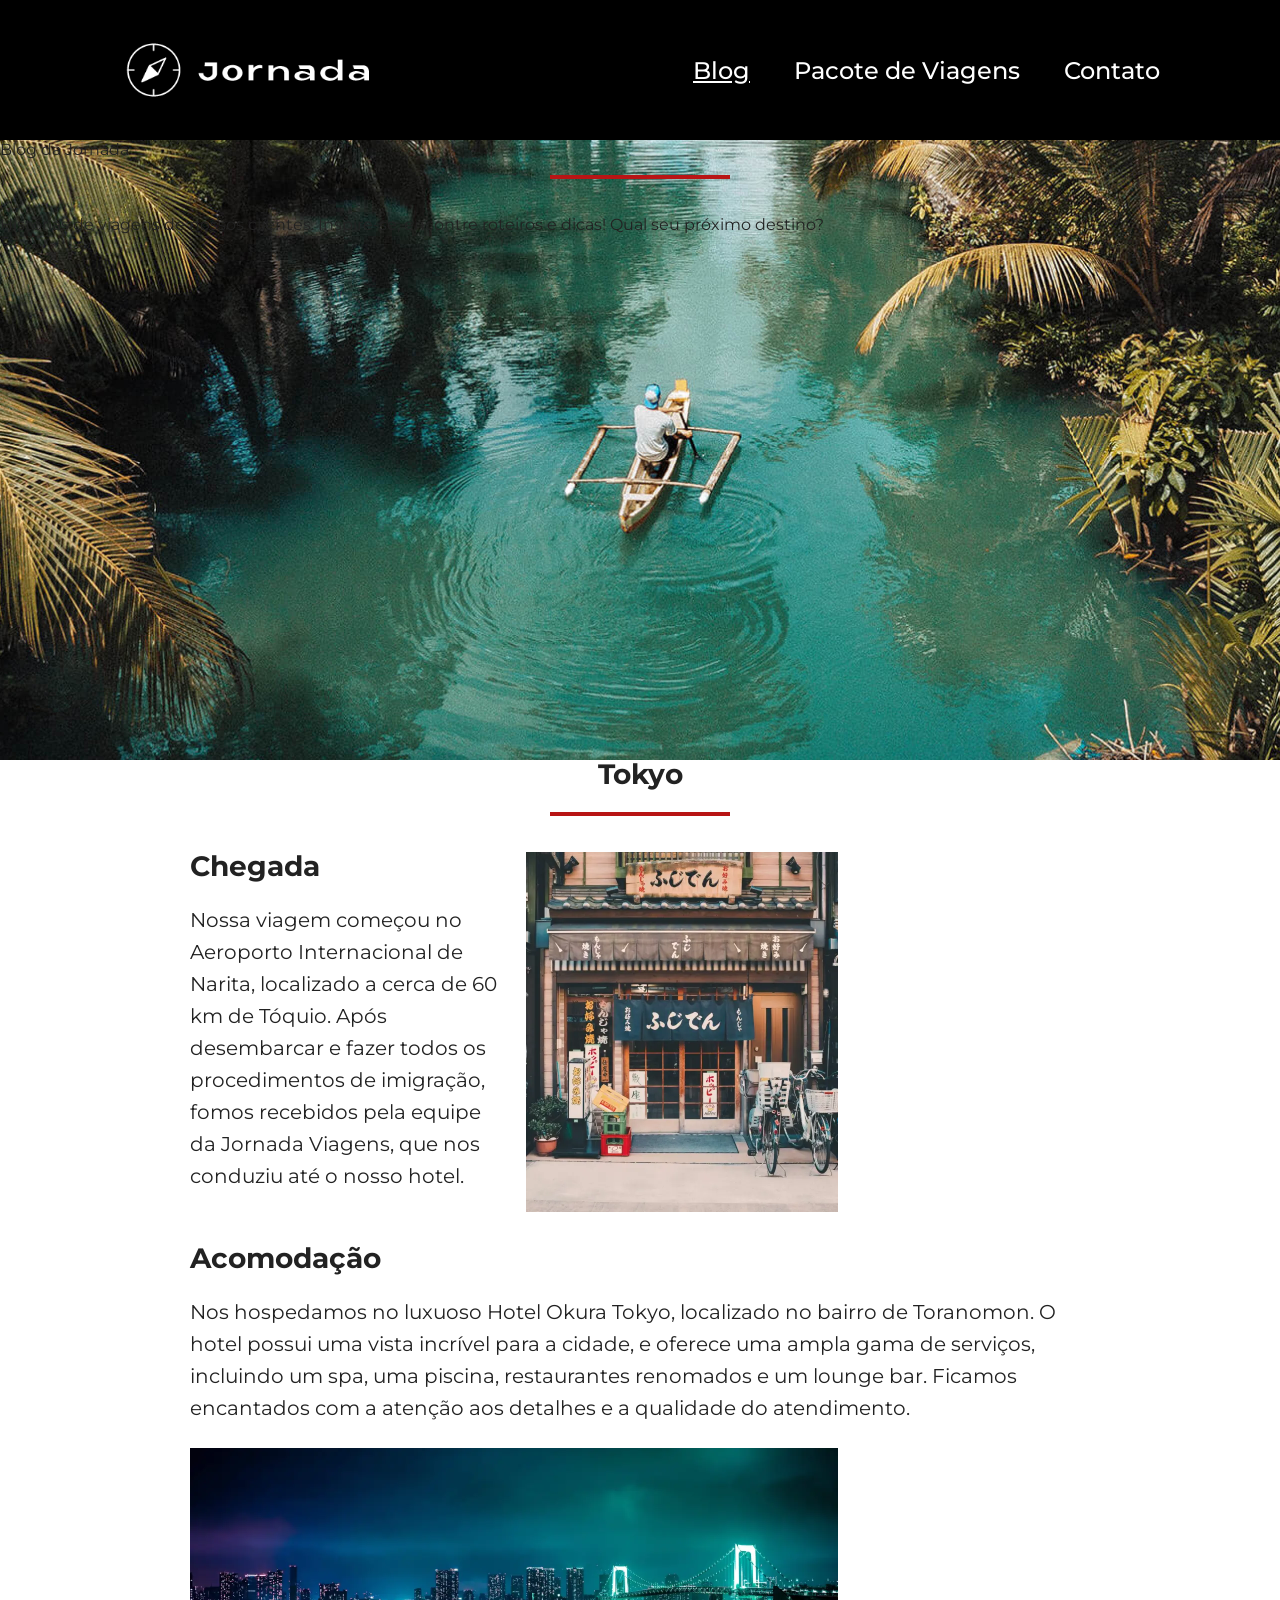
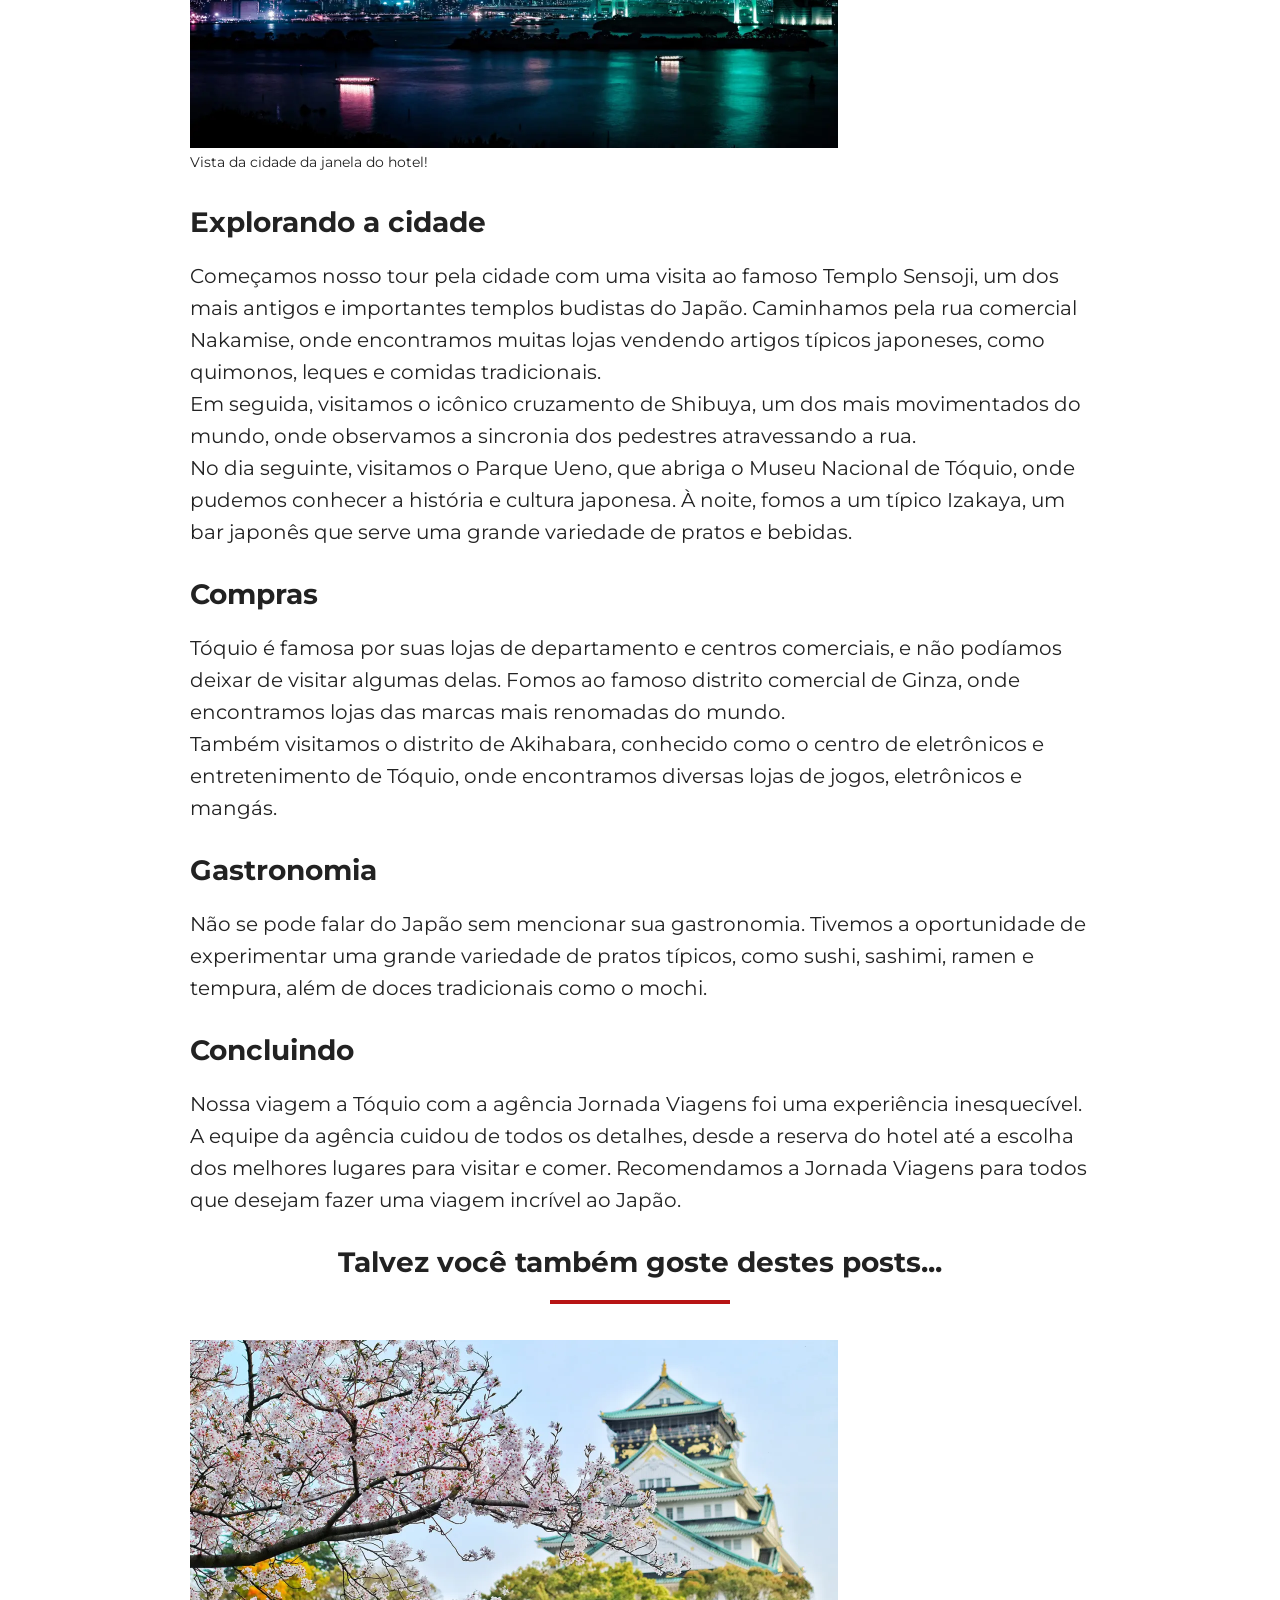
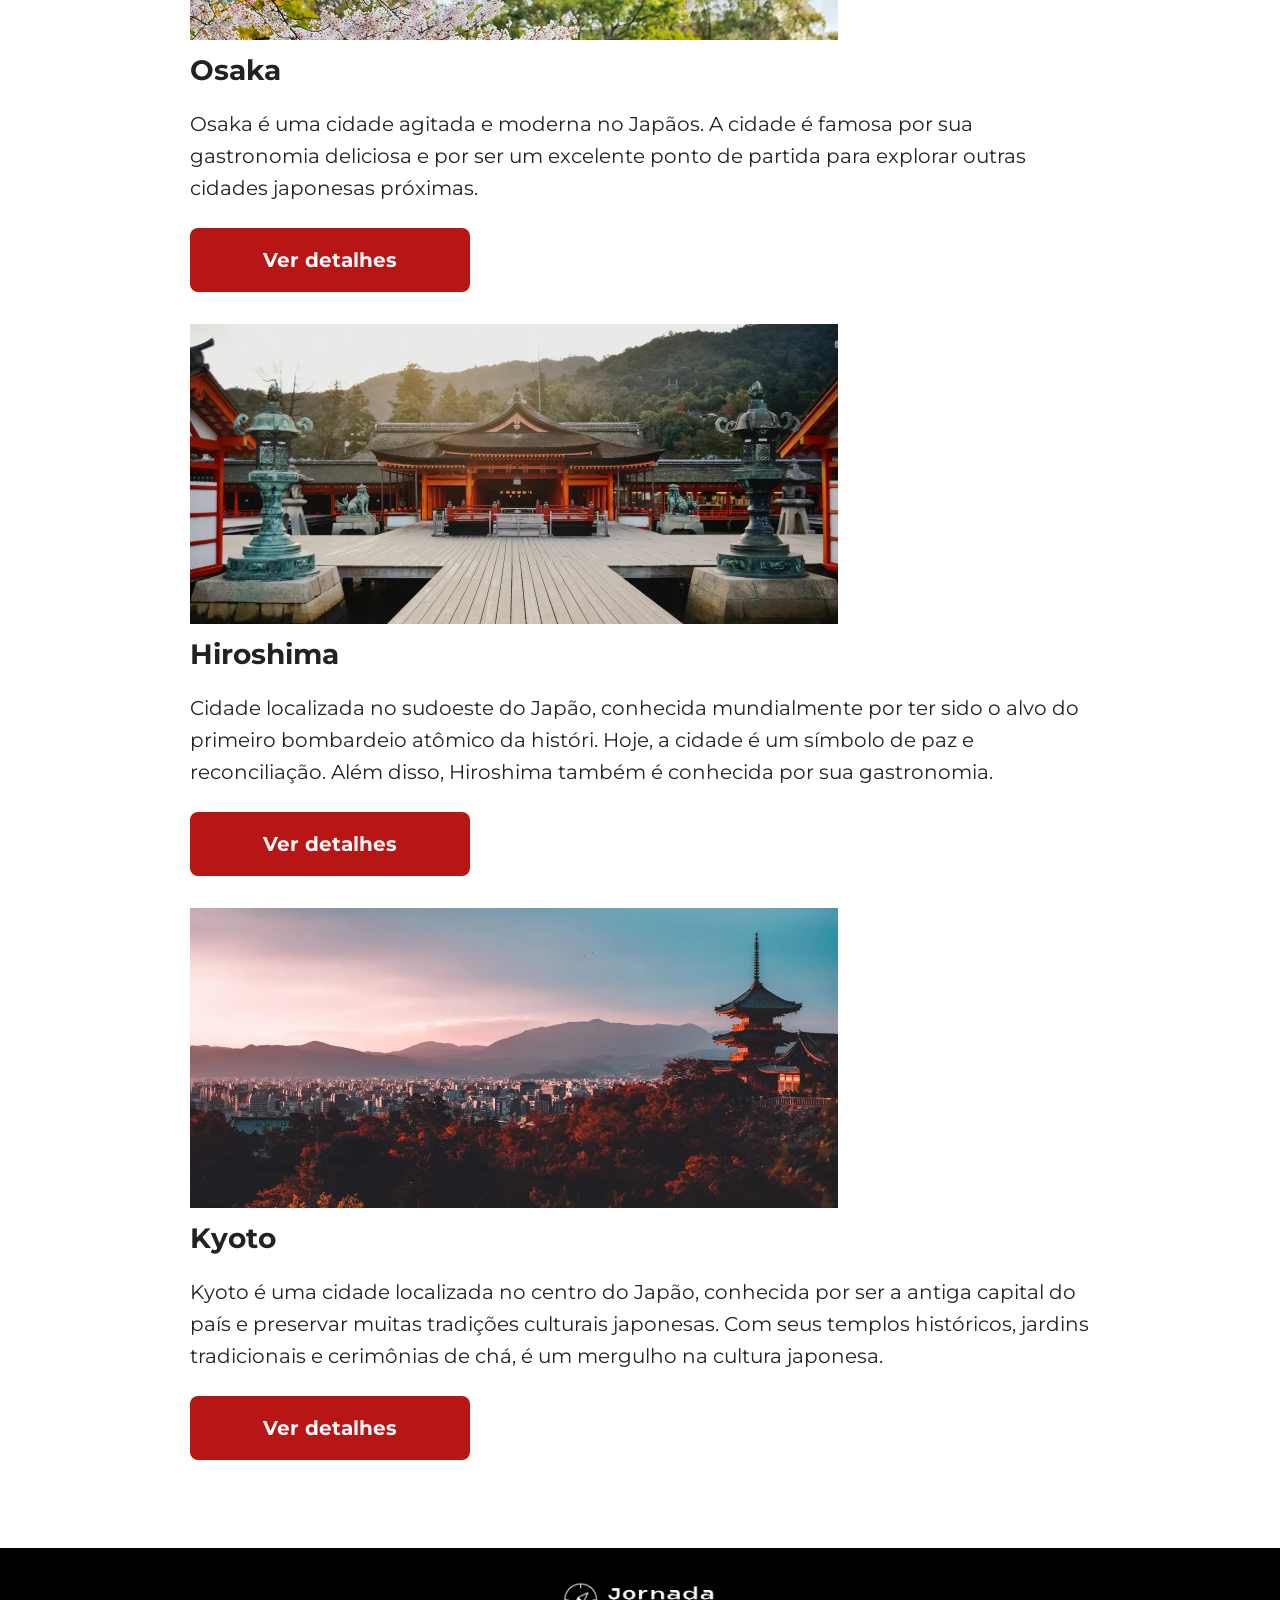
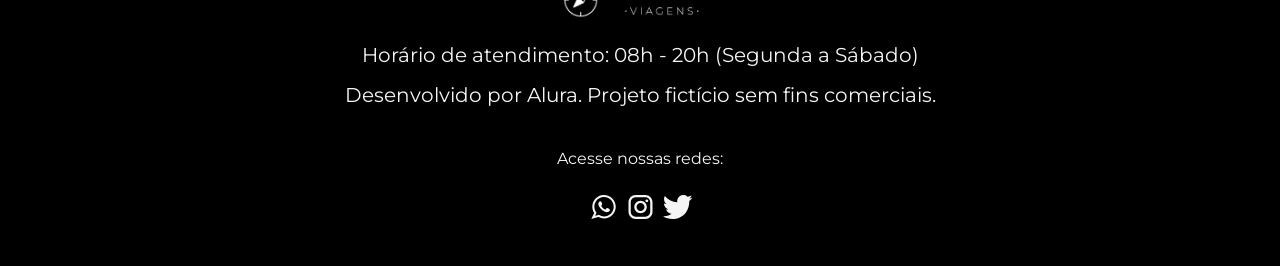
==== pages/blog.html @ edaabefc "Cria pagina blog para mobile e tablet" ====
<!doctype html>
<html lang="pt-br">
  <head>
    <meta charset="UTF-8" />
    <meta name="viewport" content="width=device-width, initial-scale=1.0" />

    <meta
      name="description"
      content="Aqui na Jornada Viagens, temos uma equipe de plantão para ajudar você em qualquer duvida, entre em contato!"
    />
    <link
      rel="canonical"
      href="https://renanbenner.github.io/jornada-viagens"
    />

    <meta name="og:title" content="Contato | Jornada Viagens" />
    <meta
      name="og:description"
      content="Aqui na Jornada Viagens, temos uma equipe de plantão para ajudar você em qualquer duvida, entre em contato!"
    />
    <meta
      name="og:image"
      content="https://renanbenner.github.io/jornada-viagens/assets/img/header-and-footer/Logo-branco-com-tagline"
    />
    <meta name="og:type" content="website" />
    <meta
      name="og:url"
      content="https://renanbenner.github.io/jornada-viagens/assets/img/header-and-footer/Logo-branco-com-tagline.png"
    />

    <link rel="icon" href="../favico.svg" type="xml/svg" />
    <link rel="stylesheet" href="../assets/css/reset.css" />
    <link rel="stylesheet" href="../assets/css/style.css" />
    <title>Blog | Jornada Viagens</title>
  </head>
  <body>
    <header class="main-header">
      <a href="../index.html" title="Voltar para a pagina inicial">
        <img
          class="logo-mobile"
          src="../assets/img/header-and-footer/Símbolo_white.png"
          alt="Bussula da logo Jornada Viagens na cor branca"
        />
        <img
          class="logo-desktop"
          src="../assets/img/header-and-footer/Logo-white.png"
          alt="Bussula da logo Jornada Viagens na cor branca"
        />
      </a>
      <div class="navigation-menu">
        <label for="menu"
          ><img
            src="../assets/img/header-and-footer/Menu-branco.png"
            alt="Menu"
        /></label>
        <input type="checkbox" id="menu" hidden />
        <nav>
          <ul class="list-links">
            <li>
              <a class="ativo" href="./blog.html" title="Acessar Blog">Blog</a>
            </li>
            <li>
              <a href="pacotes.html" title="Acessar Pacotes de Viagens"
                >Pacote de Viagens</a
              >
            </li>
            <li>
              <a href="./contato.html" title="Acessar Contato">Contato</a>
            </li>
          </ul>
        </nav>
      </div>
    </header>
    <main>
      <section class="page-blog hero">
        <div class="hero-img">
          <div class="conteudo-hero">
            <div class="section-title">
              <h1>Blog da Jornada</h1>
              <hr />
            </div>
            <p>
              Histórias de viagens de nossos clientes. Inspire-se, encontre
              roteiros e dicas! Qual seu próximo destino?
            </p>
          </div>
        </div>
      </section>
      <section class="blog">
        <div class="section-title">
          <h2>Tokyo</h2>
          <hr />
        </div>
        <article>
          <div class="grid">
            <div class="coluna">
              <h2>Chegada</h2>
              <p>
                Nossa viagem começou no Aeroporto Internacional de Narita,
                localizado a cerca de 60 km de Tóquio. Após desembarcar e fazer
                todos os procedimentos de imigração, fomos recebidos pela equipe
                da Jornada Viagens, que nos conduziu até o nosso hotel.
              </p>
            </div>
            <div class="page-blog img tokyo-1 coluna"></div>
          </div>
        </article>
        <article>
          <div>
            <h2>Acomodação</h2>
            <p>
              Nos hospedamos no luxuoso Hotel Okura Tokyo, localizado no bairro
              de Toranomon. O hotel possui uma vista incrível para a cidade, e
              oferece uma ampla gama de serviços, incluindo um spa, uma piscina,
              restaurantes renomados e um lounge bar. Ficamos encantados com a
              atenção aos detalhes e a qualidade do atendimento.
            </p>
            <div class="page-blog img tokyo-2"></div>
            <small>Vista da cidade da janela do hotel!</small>
          </div>
        </article>
        <article>
          <h2>Explorando a cidade</h2>
          <p>
            Começamos nosso tour pela cidade com uma visita ao famoso Templo
            Sensoji, um dos mais antigos e importantes templos budistas do
            Japão. Caminhamos pela rua comercial Nakamise, onde encontramos
            muitas lojas vendendo artigos típicos japoneses, como quimonos,
            leques e comidas tradicionais.
          </p>
          <p>
            Em seguida, visitamos o icônico cruzamento de Shibuya, um dos mais
            movimentados do mundo, onde observamos a sincronia dos pedestres
            atravessando a rua.
          </p>
          <p>
            No dia seguinte, visitamos o Parque Ueno, que abriga o Museu
            Nacional de Tóquio, onde pudemos conhecer a história e cultura
            japonesa. À noite, fomos a um típico Izakaya, um bar japonês que
            serve uma grande variedade de pratos e bebidas.
          </p>
        </article>
        <article>
          <h2>Compras</h2>
          <p>
            Tóquio é famosa por suas lojas de departamento e centros comerciais,
            e não podíamos deixar de visitar algumas delas. Fomos ao famoso
            distrito comercial de Ginza, onde encontramos lojas das marcas mais
            renomadas do mundo.
          </p>
          <p>
            Também visitamos o distrito de Akihabara, conhecido como o centro de
            eletrônicos e entretenimento de Tóquio, onde encontramos diversas
            lojas de jogos, eletrônicos e mangás.
          </p>
        </article>
        <article>
          <h2>Gastronomia</h2>
          <p>
            Não se pode falar do Japão sem mencionar sua gastronomia. Tivemos a
            oportunidade de experimentar uma grande variedade de pratos típicos,
            como sushi, sashimi, ramen e tempura, além de doces tradicionais
            como o mochi.
          </p>
        </article>
        <article>
          <h2>Concluindo</h2>
          <p>
            Nossa viagem a Tóquio com a agência Jornada Viagens foi uma
            experiência inesquecível. A equipe da agência cuidou de todos os
            detalhes, desde a reserva do hotel até a escolha dos melhores
            lugares para visitar e comer. Recomendamos a Jornada Viagens para
            todos que desejam fazer uma viagem incrível ao Japão.
          </p>
        </article>
        <div class="section-title">
          <h2>Talvez você também goste destes posts...</h2>
          <hr />
        </div>
        <div class="section-indicacao">
          <div>
            <article>
              <div class="page-blog img osaka"></div>
              <h2>Osaka</h2>
              <p>
                Osaka é uma cidade agitada e moderna no Japãos. A cidade é
                famosa por sua gastronomia deliciosa e por ser um excelente
                ponto de partida para explorar outras cidades japonesas
                próximas.
              </p>
              <a href="#" class="button">Ver detalhes</a>
            </article>
          </div>
          <div>
            <article>
              <div class="page-blog img hiroshima"></div>
              <h2>Hiroshima</h2>
              <p>
                Cidade localizada no sudoeste do Japão, conhecida mundialmente
                por ter sido o alvo do primeiro bombardeio atômico da históri.
                Hoje, a cidade é um símbolo de paz e reconciliação. Além disso,
                Hiroshima também é conhecida por sua gastronomia.
              </p>
              <a href="#" class="button">Ver detalhes</a>
            </article>
          </div>
          <div>
            <article>
              <div class="page-blog img kyoto"></div>
              <h2>Kyoto</h2>
              <p>
                Kyoto é uma cidade localizada no centro do Japão, conhecida por
                ser a antiga capital do país e preservar muitas tradições
                culturais japonesas. Com seus templos históricos, jardins
                tradicionais e cerimônias de chá, é um mergulho na cultura
                japonesa.
              </p>
              <a href="#" class="button">Ver detalhes</a>
            </article>
          </div>
        </div>
      </section>
    </main>
    <footer class="main-footer">
      <div class="atendimento-e-atribuicao">
        <img
          src="../assets/img/header-and-footer/Logo-branco-com-tagline.png"
          alt="Logo branca da Jornadas Viagens"
        />
        <p>Horário de atendimento: 08h - 20h (Segunda a Sábado)</p>
        <p>Desenvolvido por Alura. Projeto fictício sem fins comerciais.</p>
      </div>
      <div class="redes-sociais">
        <p>Acesse nossas redes:</p>
        <div class="redes-sociais-links">
          <a href="#" target="_blank" title="Botão para acessar nosso Whatsapp"
            ><img
              src="../assets/img/header-and-footer/Whatsapp.svg"
              alt="Logo do WhatsApp branca"
          /></a>
          <a href="#" target="_blank" title="Botão para acessa nosso Instragam"
            ><img
              src="../assets/img/header-and-footer/Instagam.svg"
              alt="Logo do Instagam branca"
          /></a>
          <a href="#" target="_blank" title="Botão para acessar nosso Twitter"
            ><img
              src="../assets/img/header-and-footer/Twitter.svg"
              alt="Logo do Twitter branca"
          /></a>
        </div>
      </div>
    </footer>
  </body>
</html>
---- assets/css/style.css ----
@import url(./reset.css);
@import url(./global.css);
@import url(./header.css);
@import url(./hero.css);
@import url(./ofertas.css);
@import url(./categorias.css);
@import url(./destinos.css);
@import url(./pagamento.css);
@import url(./depoimentos.css);
@import url(./footer.css);
@import url(./page-pacotes.css);
@import url(./page-contato.css);
@import url(./page-blog.css);
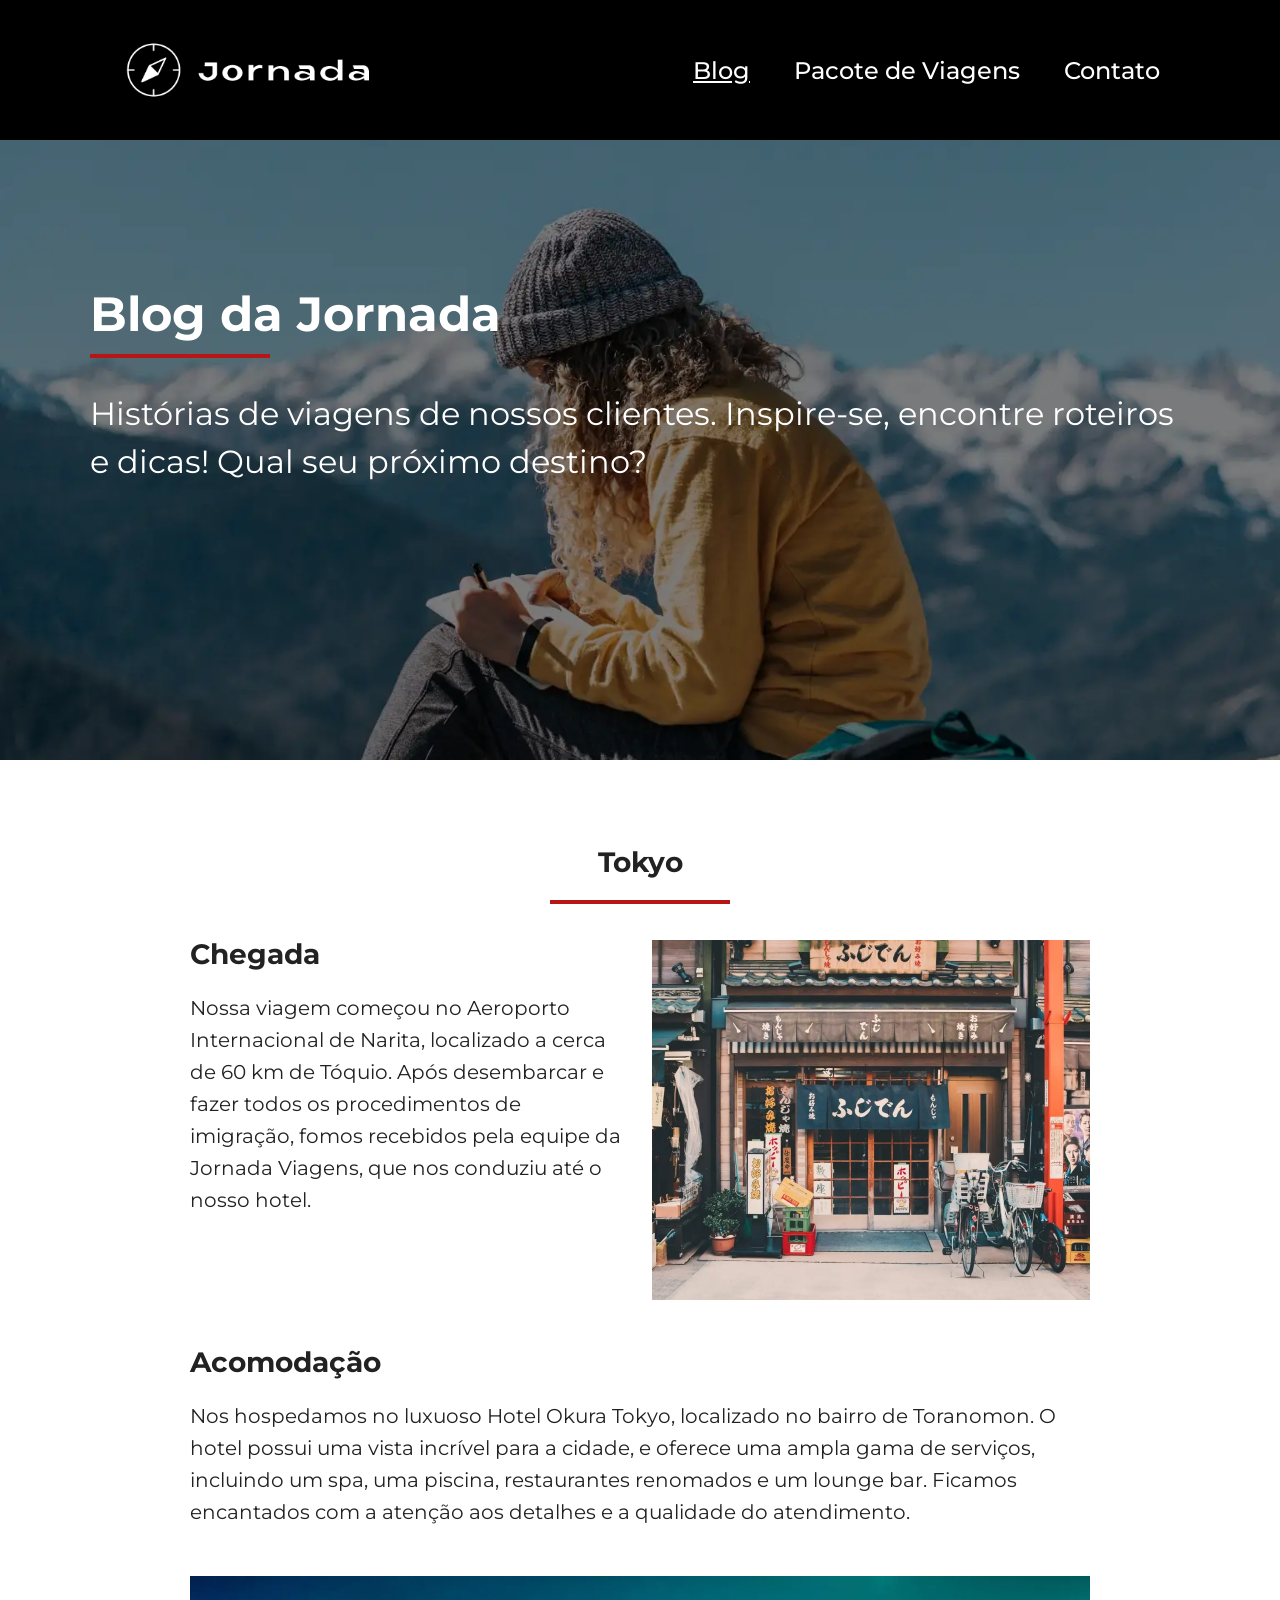
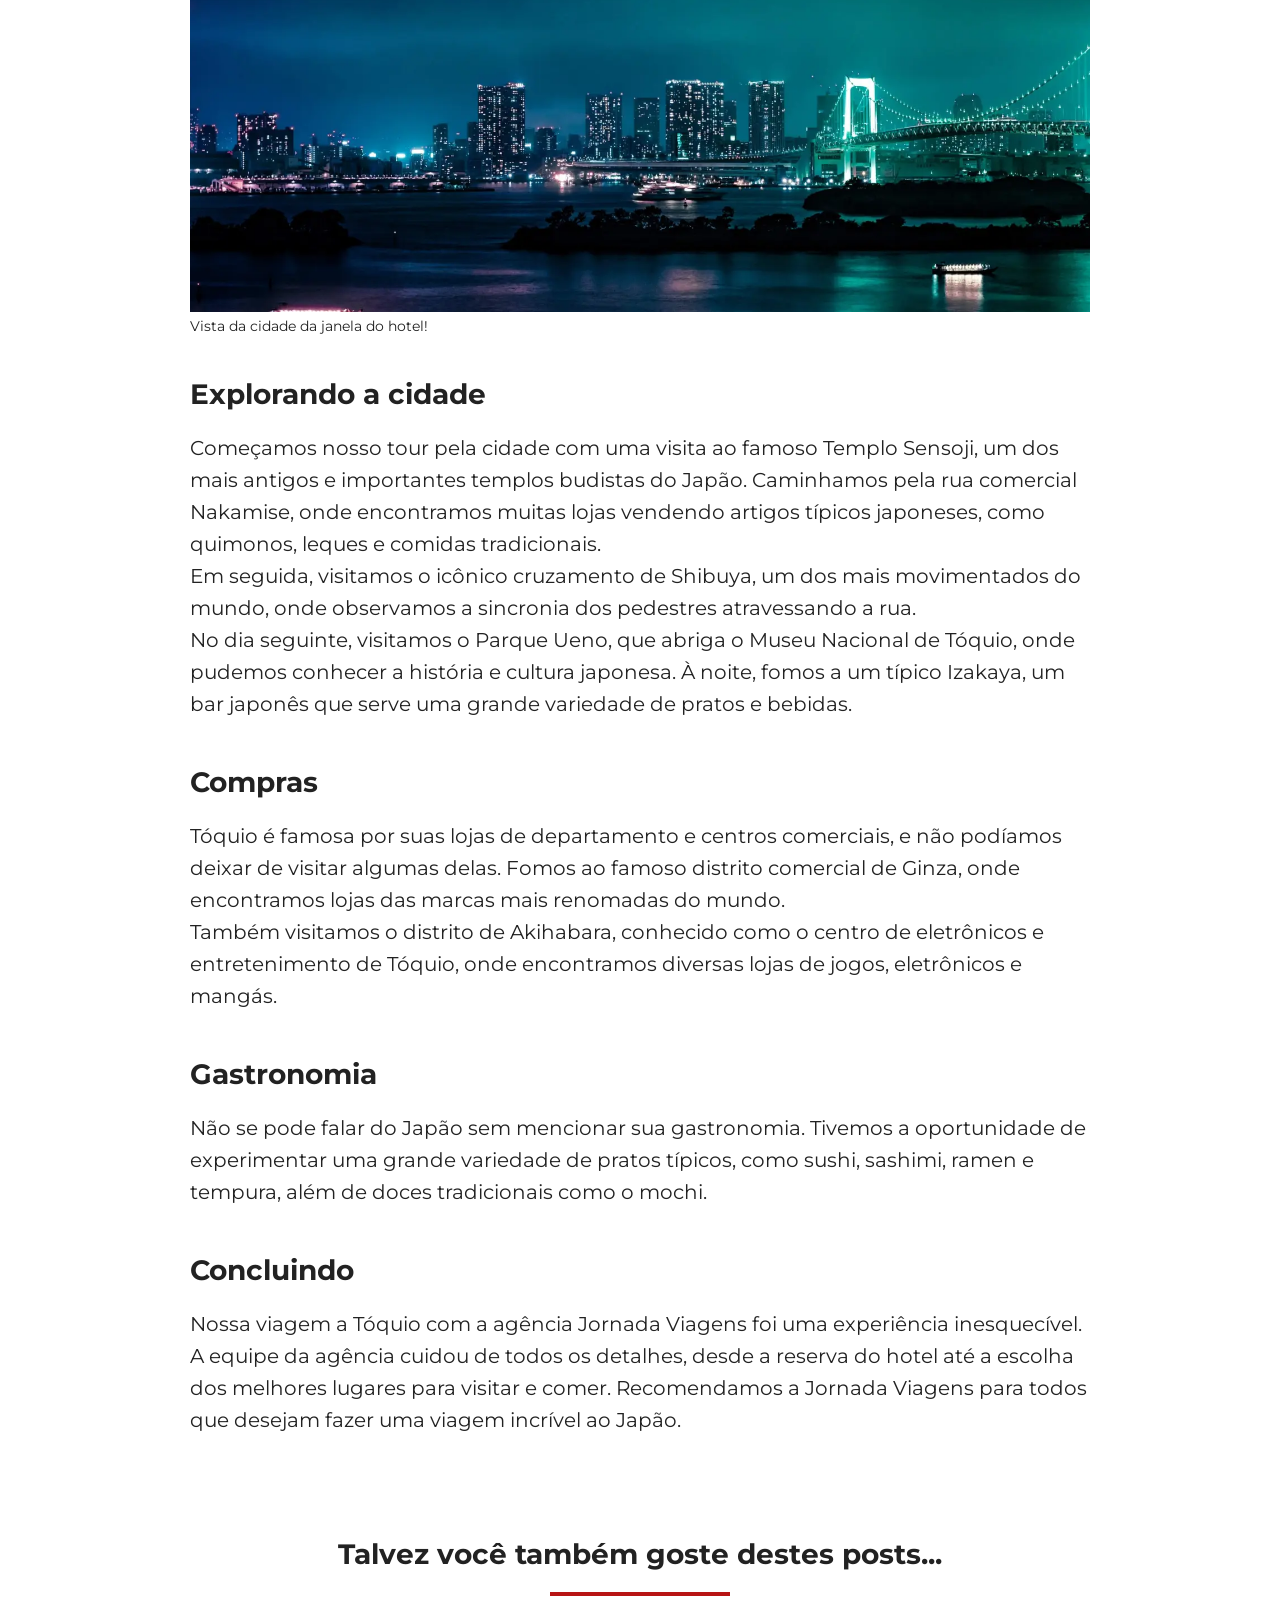
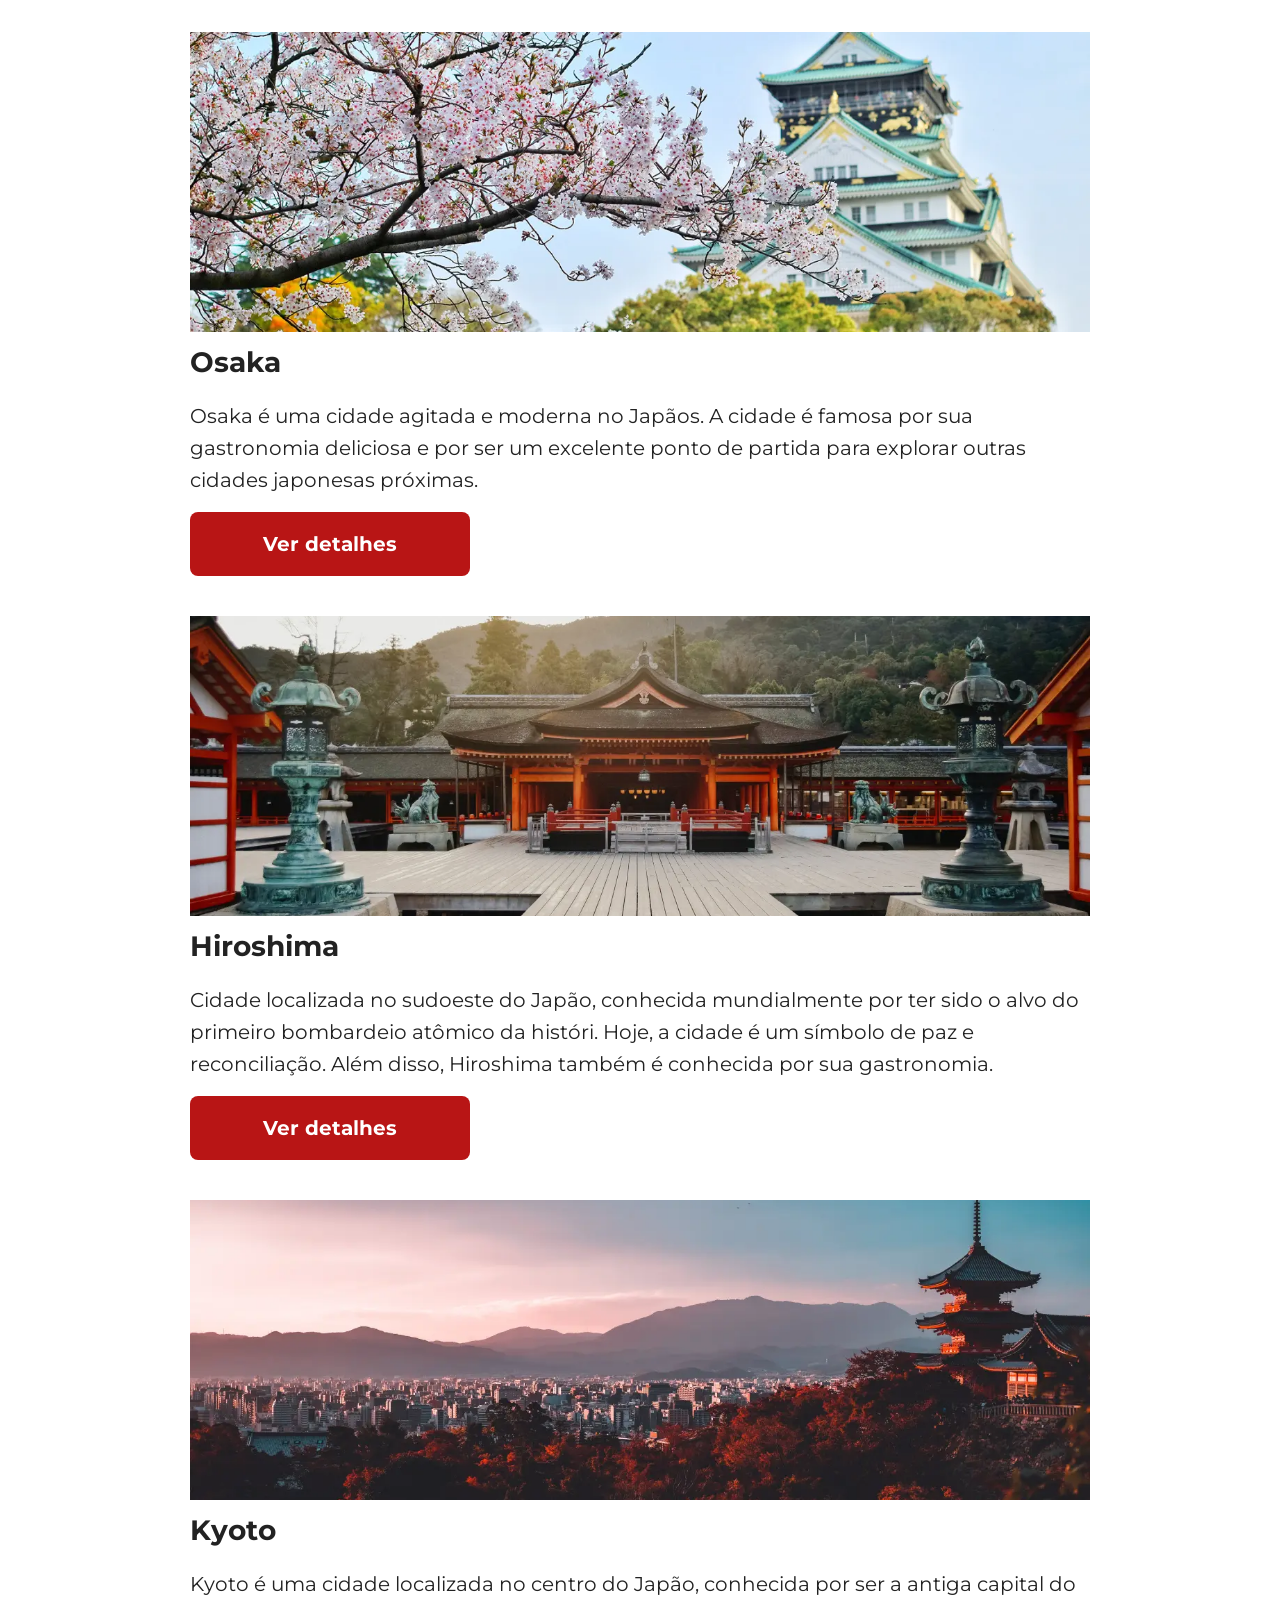
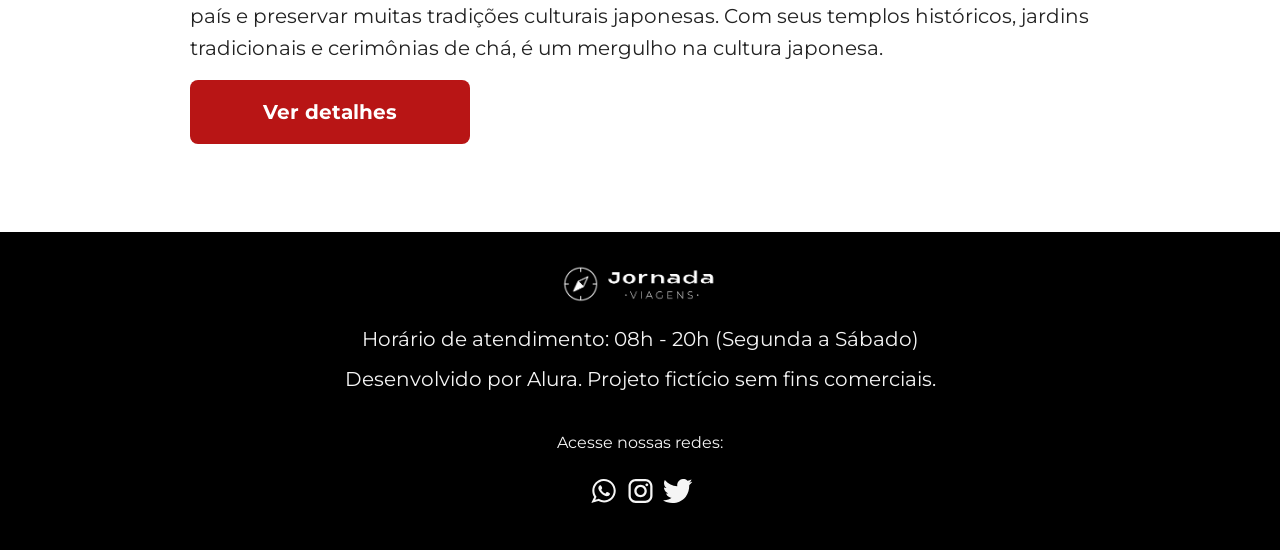
==== commit 5a579426: "Finaliza page blog" ====
--- a/pages/blog.html
+++ b/pages/blog.html
@@ -173,52 +173,54 @@
             todos que desejam fazer uma viagem incrível ao Japão.
           </p>
         </article>
-        <div class="section-title">
-          <h2>Talvez você também goste destes posts...</h2>
-          <hr />
-        </div>
-        <div class="section-indicacao">
-          <div>
-            <article>
-              <div class="page-blog img osaka"></div>
-              <h2>Osaka</h2>
-              <p>
-                Osaka é uma cidade agitada e moderna no Japãos. A cidade é
-                famosa por sua gastronomia deliciosa e por ser um excelente
-                ponto de partida para explorar outras cidades japonesas
-                próximas.
-              </p>
-              <a href="#" class="button">Ver detalhes</a>
-            </article>
-          </div>
-          <div>
-            <article>
-              <div class="page-blog img hiroshima"></div>
-              <h2>Hiroshima</h2>
-              <p>
-                Cidade localizada no sudoeste do Japão, conhecida mundialmente
-                por ter sido o alvo do primeiro bombardeio atômico da históri.
-                Hoje, a cidade é um símbolo de paz e reconciliação. Além disso,
-                Hiroshima também é conhecida por sua gastronomia.
-              </p>
-              <a href="#" class="button">Ver detalhes</a>
-            </article>
-          </div>
-          <div>
-            <article>
-              <div class="page-blog img kyoto"></div>
-              <h2>Kyoto</h2>
-              <p>
-                Kyoto é uma cidade localizada no centro do Japão, conhecida por
-                ser a antiga capital do país e preservar muitas tradições
-                culturais japonesas. Com seus templos históricos, jardins
-                tradicionais e cerimônias de chá, é um mergulho na cultura
-                japonesa.
-              </p>
-              <a href="#" class="button">Ver detalhes</a>
-            </article>
-          </div>
-        </div>
+        <section>
+          <div class="section-title">
+            <h2>Talvez você também goste destes posts...</h2>
+            <hr />
+          </div>
+          <div class="section-indicacao">
+            <div>
+              <article>
+                <div class="page-blog img osaka"></div>
+                <h2>Osaka</h2>
+                <p class="indicacao-conteudo">
+                  Osaka é uma cidade agitada e moderna no Japãos. A cidade é
+                  famosa por sua gastronomia deliciosa e por ser um excelente
+                  ponto de partida para explorar outras cidades japonesas
+                  próximas.
+                </p>
+                <a href="#" class="button">Ver detalhes</a>
+              </article>
+            </div>
+            <div>
+              <article>
+                <div class="page-blog img hiroshima"></div>
+                <h2>Hiroshima</h2>
+                <p class="indicacao-conteudo">
+                  Cidade localizada no sudoeste do Japão, conhecida mundialmente
+                  por ter sido o alvo do primeiro bombardeio atômico da históri.
+                  Hoje, a cidade é um símbolo de paz e reconciliação. Além
+                  disso, Hiroshima também é conhecida por sua gastronomia.
+                </p>
+                <a href="#" class="button">Ver detalhes</a>
+              </article>
+            </div>
+            <div>
+              <article>
+                <div class="page-blog img kyoto"></div>
+                <h2>Kyoto</h2>
+                <p class="indicacao-conteudo">
+                  Kyoto é uma cidade localizada no centro do Japão, conhecida
+                  por ser a antiga capital do país e preservar muitas tradições
+                  culturais japonesas. Com seus templos históricos, jardins
+                  tradicionais e cerimônias de chá, é um mergulho na cultura
+                  japonesa.
+                </p>
+                <a href="#" class="button">Ver detalhes</a>
+              </article>
+            </div>
+          </div>
+        </section>
       </section>
     </main>
     <footer class="main-footer">
